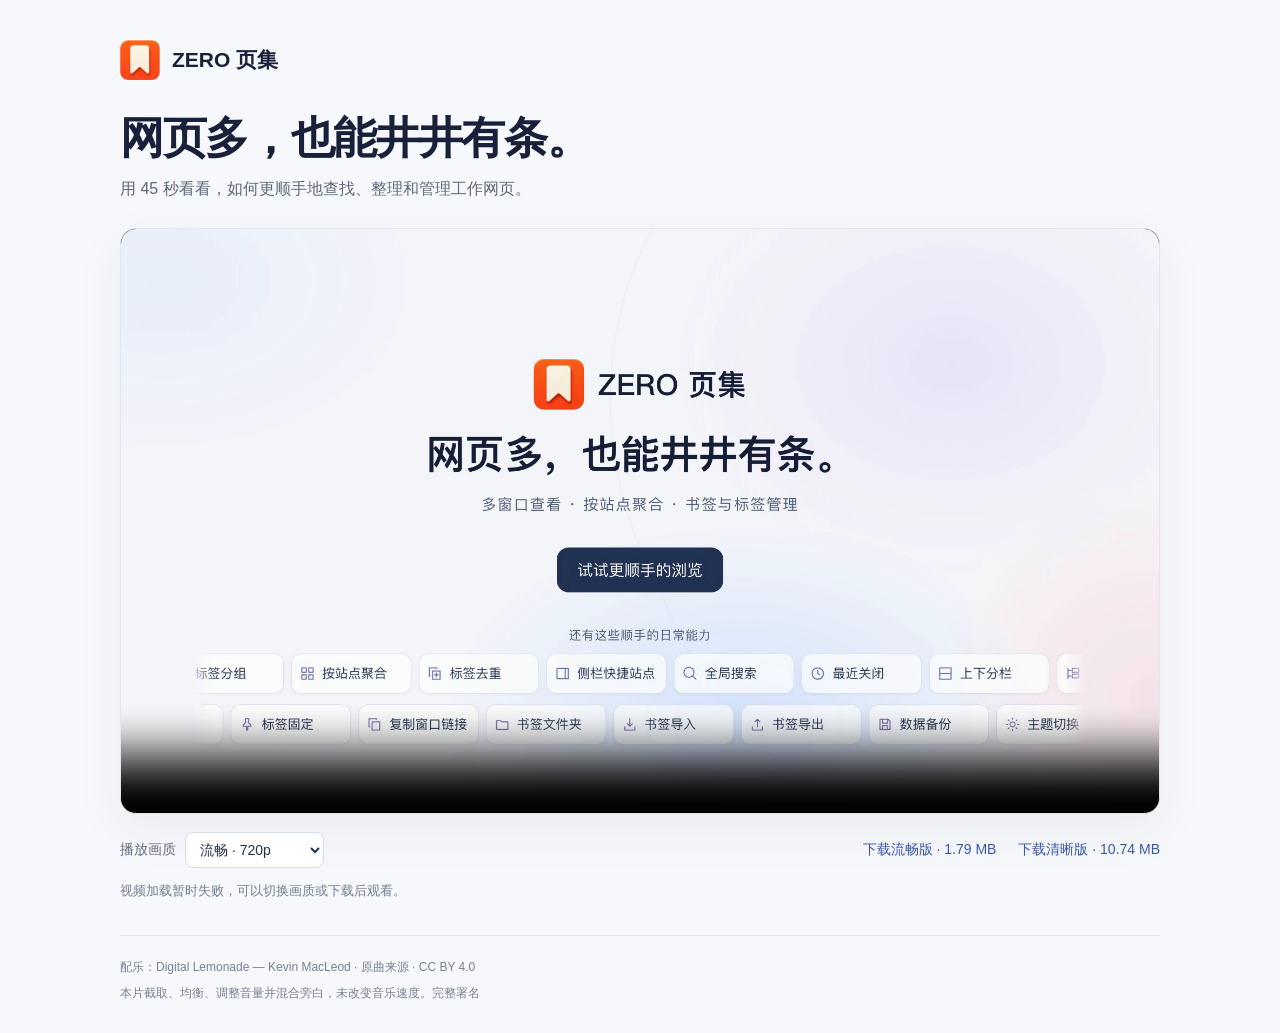
==== videos/zero-pageji/index.html @ 3b0a1fac "Publish ZERO pageji product video sharing page" ====
<!doctype html>
<html lang="zh-CN">
<head>
<meta charset="utf-8"><meta name="viewport" content="width=device-width,initial-scale=1">
<title>ZERO 页集 · 功能演示</title>
<meta name="description" content="45秒了解ZERO页集：多窗口与站点聚合、标签去重、书签管理、全局搜索和最近关闭。">
<style>
:root{font-family:-apple-system,BlinkMacSystemFont,"PingFang SC","Microsoft YaHei",sans-serif;color:#182139;background:#f7f8fb;color-scheme:light}*{box-sizing:border-box}body{margin:0}main{width:min(100% - 40px,1040px);margin:40px auto 28px}.brand{display:flex;align-items:center;gap:12px;font-size:21px;font-weight:650}.brand img{width:40px;height:40px}h1{font-size:clamp(27px,4vw,44px);letter-spacing:-.03em;margin:30px 0 10px;line-height:1.25}.intro{margin:0 0 24px;color:#5f687a;font-size:16px;line-height:1.8}.player{background:#14171c;border:1px solid #e1e5ee;border-radius:16px;overflow:hidden;box-shadow:0 16px 50px #27324c10}video{display:block;width:100%;aspect-ratio:16/9;background:#14171c}.tools{display:flex;align-items:center;justify-content:space-between;gap:16px;flex-wrap:wrap;margin:18px 0 10px;color:#626b7e;font-size:14px}label{display:flex;gap:9px;align-items:center}select{font:inherit;color:#263249;border:1px solid #d8deea;border-radius:8px;padding:8px 28px 8px 10px;background:white}a{color:#3858ad;text-decoration:none}a:hover{text-decoration:underline}a:focus-visible,select:focus-visible{outline:3px solid #7b9ae9;outline-offset:3px}.downloads{display:flex;gap:22px}.hint{font-size:13px;color:#737d90;margin:14px 0 0}.credits{border-top:1px solid #e1e5ee;padding-top:20px;margin-top:35px;font-size:12px;line-height:1.9;color:#778095}.credits p{margin:0 0 4px}.credits a{color:inherit}@media(max-width:560px){main{width:calc(100% - 28px);margin-top:24px}.brand{font-size:19px}.brand img{width:34px;height:34px}h1{margin-top:24px}.intro{font-size:14px}.player{border-radius:10px}.tools{font-size:13px}.downloads{gap:16px}.credits{margin-top:26px}}
</style>
</head>
<body><main>
<header class="brand"><img src="assets/logo.png" alt="ZERO 页集图标"><span>ZERO 页集</span></header>
<h1>网页多，也能井井有条。</h1>
<p class="intro">用 45 秒看看，如何更顺手地查找、整理和管理工作网页。</p>
<div class="player"><video id="demo" controls playsinline preload="metadata" poster="assets/poster.png" src="assets/demo-720p.mp4" aria-label="ZERO页集45秒功能宣传视频">你的浏览器暂不支持在线播放，请使用下方链接下载观看。</video></div>
<div class="tools"><label for="quality">播放画质<select id="quality"><option value="720p">流畅 · 720p</option><option value="1080p">清晰 · 1080p</option></select></label><div class="downloads"><a href="assets/demo-720p.mp4" download>下载流畅版 · 1.79 MB</a><a href="assets/demo-1080p.mp4" download>下载清晰版 · 10.74 MB</a></div></div>
<p class="hint">点击播放即可观看，开启声音可听到功能讲解。</p>
<footer class="credits"><p>配乐：Digital Lemonade — Kevin MacLeod · <a href="https://incompetech.com/music/royalty-free/index.html?Search=Search&amp;isrc=USUAN1700010" target="_blank" rel="noopener noreferrer">原曲来源</a> · <a href="https://creativecommons.org/licenses/by/4.0/" target="_blank" rel="noopener noreferrer">CC BY 4.0</a></p><p>本片截取、均衡、调整音量并混合旁白，未改变音乐速度。<a href="CREDITS.txt">完整署名</a></p></footer>
</main><script>
const video=document.getElementById('demo'),quality=document.getElementById('quality');
quality.addEventListener('change',()=>{const at=video.currentTime,resume=!video.paused;video.pause();video.src=`assets/demo-${quality.value}.mp4`;video.addEventListener('loadedmetadata',()=>{video.currentTime=Math.min(at,video.duration||at);if(resume)video.play().catch(()=>{});},{once:true});video.load();});
video.addEventListener('error',()=>{document.querySelector('.hint').textContent='视频加载暂时失败，可以切换画质或下载后观看。';});
</script></body></html>
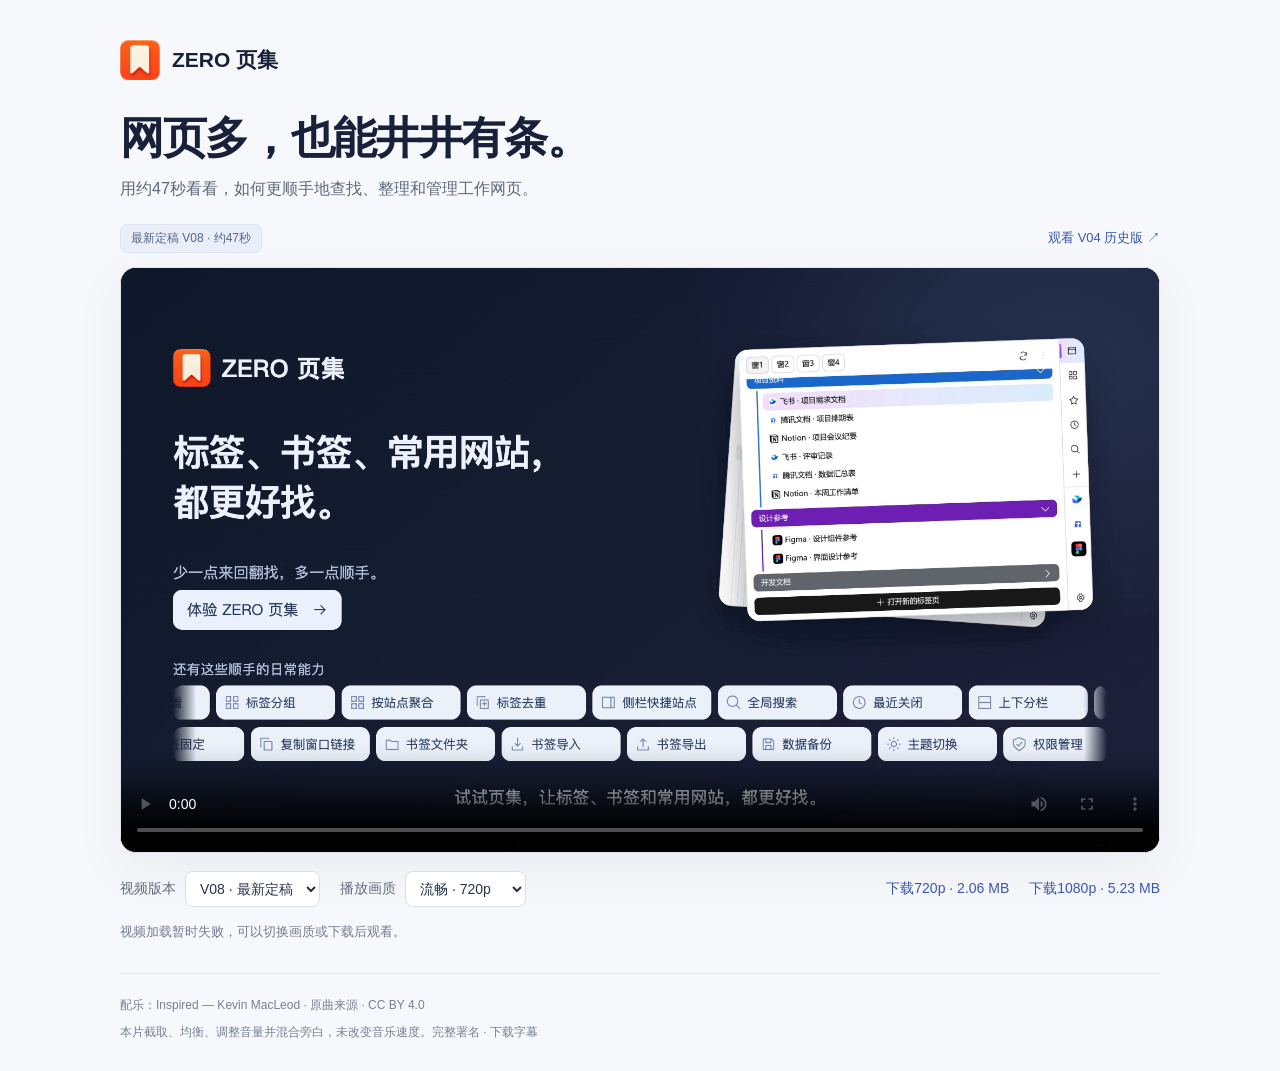
==== commit 3d2b5e8b: "Publish V08 video by default and preserve V04 history" ====
--- a/videos/zero-pageji/index.html
+++ b/videos/zero-pageji/index.html
@@ -1,23 +1,39 @@
 <!doctype html>
-<html lang="zh-CN">
-<head>
+<html lang="zh-CN"><head>
 <meta charset="utf-8"><meta name="viewport" content="width=device-width,initial-scale=1">
-<title>ZERO 页集 · 功能演示</title>
-<meta name="description" content="45秒了解ZERO页集：多窗口与站点聚合、标签去重、书签管理、全局搜索和最近关闭。">
+<title>ZERO 页集 · 功能演示与历史版本</title>
+<meta name="description" content="约47秒了解ZERO页集：多窗口与分组、按站点查看、全局搜索、最近关闭、标签去重、书签和侧栏。默认播放最新V08，也可观看V04历史版。">
 <style>
-:root{font-family:-apple-system,BlinkMacSystemFont,"PingFang SC","Microsoft YaHei",sans-serif;color:#182139;background:#f7f8fb;color-scheme:light}*{box-sizing:border-box}body{margin:0}main{width:min(100% - 40px,1040px);margin:40px auto 28px}.brand{display:flex;align-items:center;gap:12px;font-size:21px;font-weight:650}.brand img{width:40px;height:40px}h1{font-size:clamp(27px,4vw,44px);letter-spacing:-.03em;margin:30px 0 10px;line-height:1.25}.intro{margin:0 0 24px;color:#5f687a;font-size:16px;line-height:1.8}.player{background:#14171c;border:1px solid #e1e5ee;border-radius:16px;overflow:hidden;box-shadow:0 16px 50px #27324c10}video{display:block;width:100%;aspect-ratio:16/9;background:#14171c}.tools{display:flex;align-items:center;justify-content:space-between;gap:16px;flex-wrap:wrap;margin:18px 0 10px;color:#626b7e;font-size:14px}label{display:flex;gap:9px;align-items:center}select{font:inherit;color:#263249;border:1px solid #d8deea;border-radius:8px;padding:8px 28px 8px 10px;background:white}a{color:#3858ad;text-decoration:none}a:hover{text-decoration:underline}a:focus-visible,select:focus-visible{outline:3px solid #7b9ae9;outline-offset:3px}.downloads{display:flex;gap:22px}.hint{font-size:13px;color:#737d90;margin:14px 0 0}.credits{border-top:1px solid #e1e5ee;padding-top:20px;margin-top:35px;font-size:12px;line-height:1.9;color:#778095}.credits p{margin:0 0 4px}.credits a{color:inherit}@media(max-width:560px){main{width:calc(100% - 28px);margin-top:24px}.brand{font-size:19px}.brand img{width:34px;height:34px}h1{margin-top:24px}.intro{font-size:14px}.player{border-radius:10px}.tools{font-size:13px}.downloads{gap:16px}.credits{margin-top:26px}}
-</style>
-</head>
-<body><main>
+:root{font-family:-apple-system,BlinkMacSystemFont,"PingFang SC","Microsoft YaHei",sans-serif;color:#182139;background:#f7f8fb;color-scheme:light}*{box-sizing:border-box}body{margin:0}main{width:min(100% - 40px,1040px);margin:40px auto 28px}.brand{display:flex;align-items:center;gap:12px;font-size:21px;font-weight:650}.brand img{width:40px;height:40px}h1{font-size:clamp(27px,4vw,44px);letter-spacing:-.03em;margin:30px 0 10px;line-height:1.25}.intro{margin:0 0 20px;color:#5f687a;font-size:16px;line-height:1.8}.edition{display:flex;align-items:center;justify-content:space-between;gap:12px;flex-wrap:wrap;margin-bottom:14px}.badge{display:inline-block;background:#e9eef9;color:#536786;border:1px solid #dce4f2;border-radius:7px;padding:5px 10px;font-size:12px}.edition a{font-size:13px}.player{background:#14171c;border:1px solid #e1e5ee;border-radius:16px;overflow:hidden;box-shadow:0 16px 50px #27324c10}video{display:block;width:100%;aspect-ratio:16/9;background:#14171c}.tools{display:flex;align-items:center;justify-content:space-between;gap:16px;flex-wrap:wrap;margin:18px 0 10px;color:#626b7e;font-size:14px}.selectors{display:flex;gap:20px;flex-wrap:wrap}label{display:flex;gap:9px;align-items:center}select{font:inherit;color:#263249;border:1px solid #d8deea;border-radius:8px;padding:8px 10px;background:white;max-width:100%}a{color:#3858ad;text-decoration:none}a:hover{text-decoration:underline}a:focus-visible,select:focus-visible{outline:3px solid #7b9ae9;outline-offset:3px}.downloads{display:flex;gap:20px;flex-wrap:wrap}.hint{font-size:13px;color:#737d90;margin:14px 0 0;line-height:1.7}.credits{border-top:1px solid #e1e5ee;padding-top:20px;margin-top:30px;font-size:12px;line-height:1.9;color:#778095}.credits p{margin:0 0 4px}.credits a{color:inherit}@media(max-width:560px){main{width:calc(100% - 28px);margin-top:24px}.brand{font-size:19px}.brand img{width:34px;height:34px}h1{margin-top:24px}.intro{font-size:14px}.player{border-radius:10px}.tools{font-size:13px;gap:14px}.selectors{gap:12px;width:100%}.downloads{gap:16px}.credits{margin-top:26px}}
+</style></head><body><main>
 <header class="brand"><img src="assets/logo.png" alt="ZERO 页集图标"><span>ZERO 页集</span></header>
 <h1>网页多，也能井井有条。</h1>
-<p class="intro">用 45 秒看看，如何更顺手地查找、整理和管理工作网页。</p>
-<div class="player"><video id="demo" controls playsinline preload="metadata" poster="assets/poster.png" src="assets/demo-720p.mp4" aria-label="ZERO页集45秒功能宣传视频">你的浏览器暂不支持在线播放，请使用下方链接下载观看。</video></div>
-<div class="tools"><label for="quality">播放画质<select id="quality"><option value="720p">流畅 · 720p</option><option value="1080p">清晰 · 1080p</option></select></label><div class="downloads"><a href="assets/demo-720p.mp4" download>下载流畅版 · 1.79 MB</a><a href="assets/demo-1080p.mp4" download>下载清晰版 · 10.74 MB</a></div></div>
-<p class="hint">点击播放即可观看，开启声音可听到功能讲解。</p>
-<footer class="credits"><p>配乐：Digital Lemonade — Kevin MacLeod · <a href="https://incompetech.com/music/royalty-free/index.html?Search=Search&amp;isrc=USUAN1700010" target="_blank" rel="noopener noreferrer">原曲来源</a> · <a href="https://creativecommons.org/licenses/by/4.0/" target="_blank" rel="noopener noreferrer">CC BY 4.0</a></p><p>本片截取、均衡、调整音量并混合旁白，未改变音乐速度。<a href="CREDITS.txt">完整署名</a></p></footer>
+<p class="intro" id="intro">用约47秒看看，如何更顺手地查找、整理和管理工作网页。</p>
+<div class="edition"><span id="edition" class="badge" aria-live="polite">最新定稿 V08 · 约47秒</span><a href="versions/v04/">观看 V04 历史版 ↗</a></div>
+<div class="player"><video id="demo" controls playsinline preload="metadata" poster="versions/v08/poster.png" src="versions/v08/demo-720p.mp4" aria-label="ZERO页集V08功能宣传视频">你的浏览器暂不支持在线播放，请使用下方链接下载观看。</video></div>
+<div class="tools"><div class="selectors"><label for="version">视频版本<select id="version"><option value="v08">V08 · 最新定稿</option><option value="v04">V04 · 历史版</option></select></label><label for="quality">播放画质<select id="quality"><option value="720p">流畅 · 720p</option><option value="1080p">清晰 · 1080p</option></select></label></div><div class="downloads"><a id="download720" href="versions/v08/demo-720p.mp4" download>下载720p · 2.06 MB</a><a id="download1080" href="versions/v08/demo-1080p.mp4" download>下载1080p · 5.23 MB</a></div></div>
+<p class="hint" id="hint" aria-live="polite">点击播放即可观看，开启声音可听到功能讲解。旧版原视频继续保留，可在上方切换。</p>
+<footer class="credits"><p>配乐：<span id="musicTitle">Inspired</span> — Kevin MacLeod · <a id="musicSource" href="https://incompetech.com/music/royalty-free/index.html?isrc=USUAN1600022" target="_blank" rel="noopener noreferrer">原曲来源</a> · <a href="https://creativecommons.org/licenses/by/4.0/" target="_blank" rel="noopener noreferrer">CC BY 4.0</a></p><p>本片截取、均衡、调整音量并混合旁白，未改变音乐速度。<a id="creditLink" href="versions/v08/CREDITS.txt">完整署名</a> · <a id="subtitleLink" href="versions/v08/subtitles.srt" download>下载字幕</a></p></footer>
 </main><script>
-const video=document.getElementById('demo'),quality=document.getElementById('quality');
-quality.addEventListener('change',()=>{const at=video.currentTime,resume=!video.paused;video.pause();video.src=`assets/demo-${quality.value}.mp4`;video.addEventListener('loadedmetadata',()=>{video.currentTime=Math.min(at,video.duration||at);if(resume)video.play().catch(()=>{});},{once:true});video.load();});
-video.addEventListener('error',()=>{document.querySelector('.hint').textContent='视频加载暂时失败，可以切换画质或下载后观看。';});
+const versions={
+ v08:{label:'最新定稿 V08 · 约47秒',seconds:46.9,path:'versions/v08',poster:'versions/v08/poster.png',credits:'versions/v08/CREDITS.txt',music:'Inspired',musicSource:'https://incompetech.com/music/royalty-free/index.html?isrc=USUAN1600022',bytes:{'720p':2061612,'1080p':5225314},subtitles:'versions/v08/subtitles.srt'},
+ v04:{label:'历史版 V04 · 45秒',seconds:45,path:'assets',poster:'assets/poster.png',credits:'CREDITS.txt',music:'Digital Lemonade',musicSource:'https://incompetech.com/music/royalty-free/index.html?Search=Search&isrc=USUAN1700010',bytes:{'720p':1793170,'1080p':10740377},subtitles:null}
+};
+const $=id=>document.getElementById(id),video=$('demo'),quality=$('quality'),version=$('version');let revision=0;
+version.value=Object.hasOwn(versions,new URL(location.href).searchParams.get('version'))?new URL(location.href).searchParams.get('version'):'v08';
+function selectVideo(preserveTime=false,initial=false){
+ const current=versions[version.value],at=preserveTime?video.currentTime:0,resume=preserveTime&&!video.paused,request=++revision;
+ video.pause();$('edition').textContent=current.label;$('intro').textContent=`用${current.seconds===45?'45':'约47'}秒看看，如何更顺手地查找、整理和管理工作网页。`;
+ video.setAttribute('aria-label',`ZERO页集${version.value.toUpperCase()}功能宣传视频`);video.poster=current.poster;
+ for(const q of ['720p','1080p']){const link=q==='720p'?$('download720'):$('download1080');link.href=`${current.path}/demo-${q}.mp4`;link.textContent=`下载${q} · ${(current.bytes[q]/1e6).toFixed(2)} MB`;}
+ $('musicTitle').textContent=current.music;$('musicSource').href=current.musicSource;$('creditLink').href=current.credits;
+ $('subtitleLink').hidden=!current.subtitles;if(current.subtitles)$('subtitleLink').href=current.subtitles;
+ $('hint').textContent=version.value==='v08'?'点击播放即可观看，开启声音可听到功能讲解。旧版原视频继续保留，可在上方切换。':'当前为V04历史版，视频与原来的下载地址保持；切换V08可观看最新定稿。';
+ video.onloadedmetadata=()=>{if(request!==revision)return;if(at>0)video.currentTime=Math.min(at,Math.max(0,video.duration-.1));if(resume)video.play().catch(()=>{$('hint').textContent='画质已切换，点击播放继续观看。';});};
+ video.src=`${current.path}/demo-${quality.value}.mp4`;video.load();
+ if(!initial){const url=new URL(location.href);if(version.value==='v08')url.searchParams.delete('version');else url.searchParams.set('version',version.value);history.replaceState(null,'',url);}
+}
+quality.addEventListener('change',()=>selectVideo(true));version.addEventListener('change',()=>selectVideo(false));
+video.addEventListener('error',()=>{$('hint').textContent='视频加载暂时失败，可以切换画质或下载后观看。';});
+selectVideo(false,true);
 </script></body></html>
